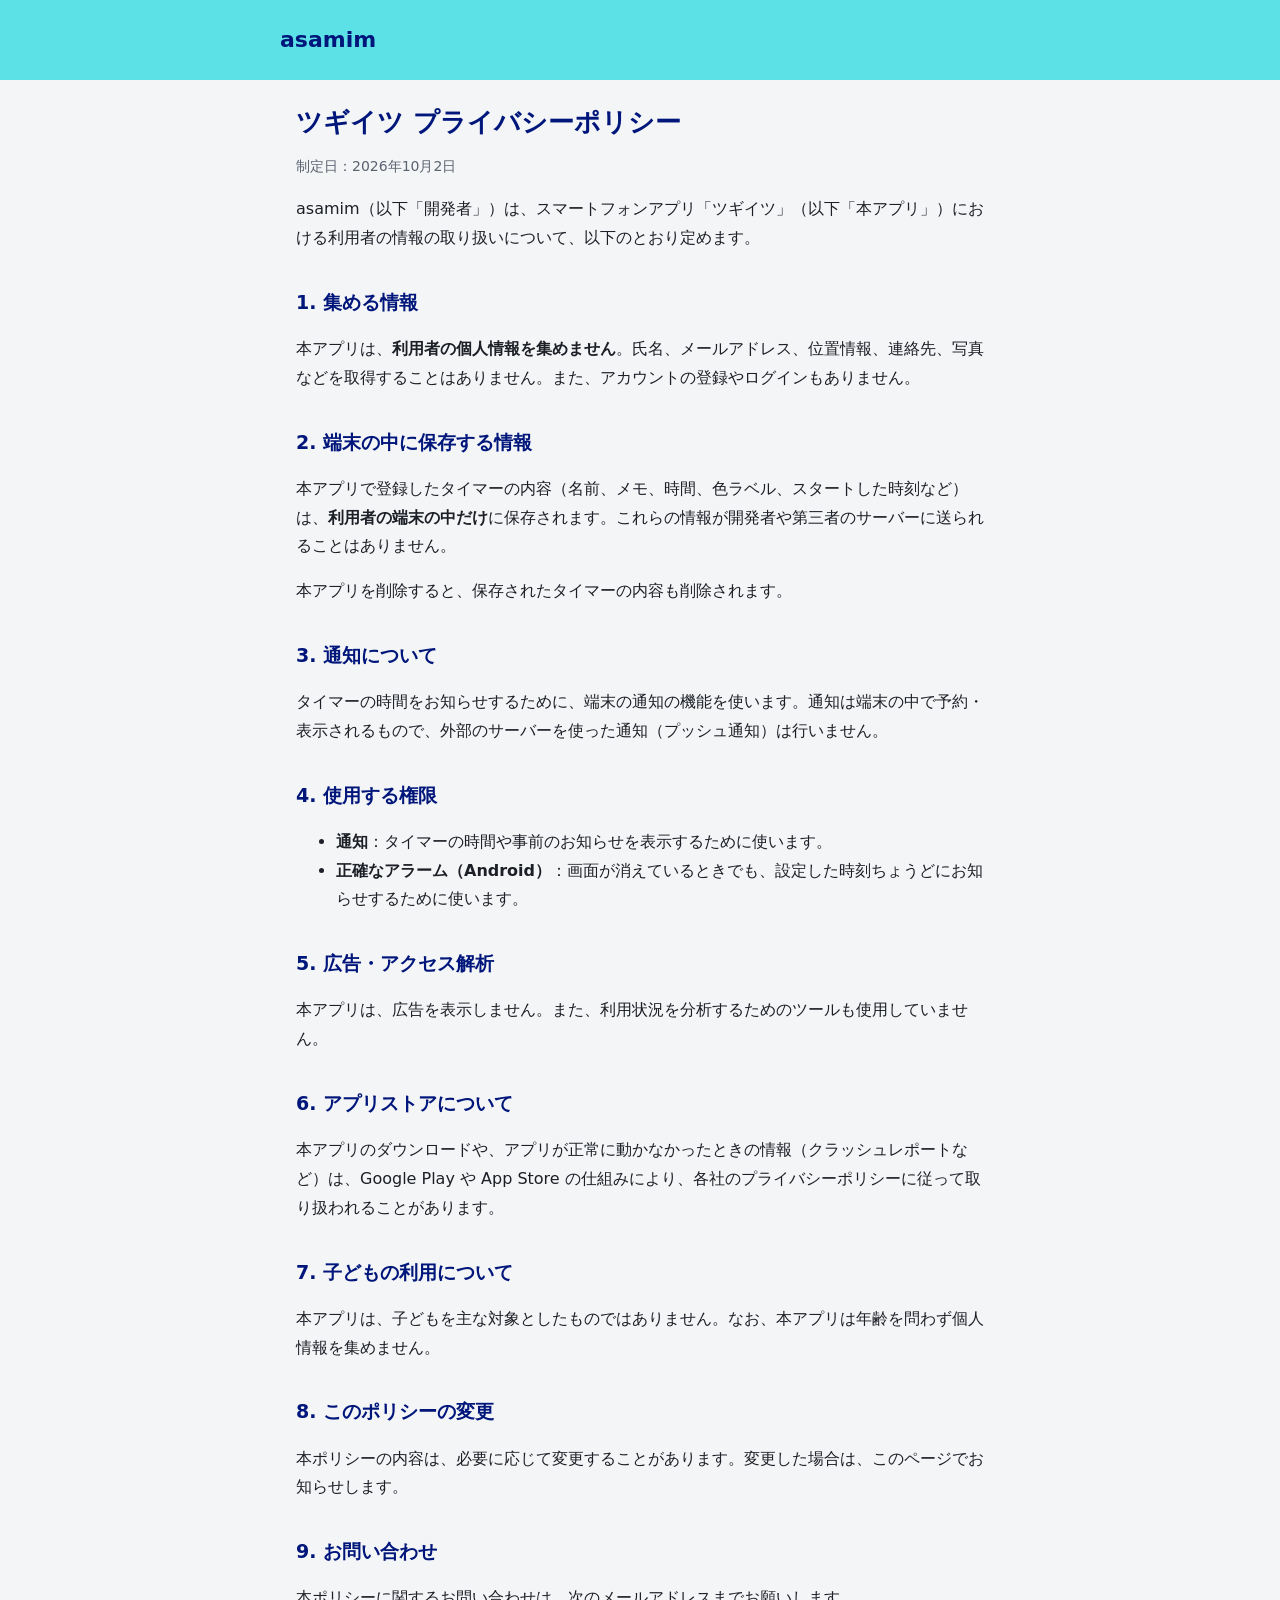
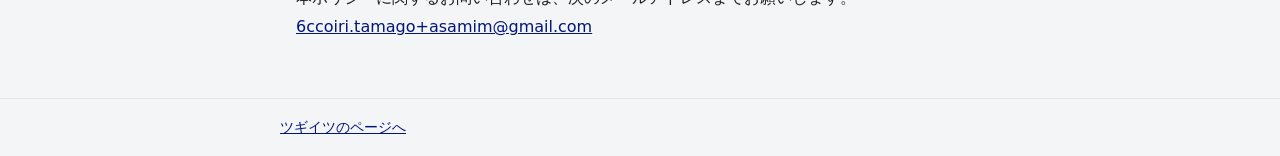
==== tsugiitsu/privacy.html @ ac57e6ee "Add asamim site with ツギイツ page, privacy policy, and support FAQ Co-Authored-By: Claude Opus 5.5 <nor" ====
<!doctype html>
<html lang="ja">
<head>
  <meta charset="utf-8">
  <meta name="viewport" content="width=device-width, initial-scale=1">
  <title>ツギイツ プライバシーポリシー</title>
  <link rel="stylesheet" href="../style.css">
</head>
<body>
  <header><div class="inner"><a href="../">asamim</a></div></header>
  <main>
    <h1>ツギイツ プライバシーポリシー</h1>
    <p class="updated">制定日：2026年10月2日</p>

    <p>asamim（以下「開発者」）は、スマートフォンアプリ「ツギイツ」（以下「本アプリ」）における利用者の情報の取り扱いについて、以下のとおり定めます。</p>

    <h2>1. 集める情報</h2>
    <p>本アプリは、<strong>利用者の個人情報を集めません</strong>。氏名、メールアドレス、位置情報、連絡先、写真などを取得することはありません。また、アカウントの登録やログインもありません。</p>

    <h2>2. 端末の中に保存する情報</h2>
    <p>本アプリで登録したタイマーの内容（名前、メモ、時間、色ラベル、スタートした時刻など）は、<strong>利用者の端末の中だけ</strong>に保存されます。これらの情報が開発者や第三者のサーバーに送られることはありません。</p>
    <p>本アプリを削除すると、保存されたタイマーの内容も削除されます。</p>

    <h2>3. 通知について</h2>
    <p>タイマーの時間をお知らせするために、端末の通知の機能を使います。通知は端末の中で予約・表示されるもので、外部のサーバーを使った通知（プッシュ通知）は行いません。</p>

    <h2>4. 使用する権限</h2>
    <ul>
      <li><strong>通知</strong>：タイマーの時間や事前のお知らせを表示するために使います。</li>
      <li><strong>正確なアラーム（Android）</strong>：画面が消えているときでも、設定した時刻ちょうどにお知らせするために使います。</li>
    </ul>

    <h2>5. 広告・アクセス解析</h2>
    <p>本アプリは、広告を表示しません。また、利用状況を分析するためのツールも使用していません。</p>

    <h2>6. アプリストアについて</h2>
    <p>本アプリのダウンロードや、アプリが正常に動かなかったときの情報（クラッシュレポートなど）は、Google Play や App Store の仕組みにより、各社のプライバシーポリシーに従って取り扱われることがあります。</p>

    <h2>7. 子どもの利用について</h2>
    <p>本アプリは、子どもを主な対象としたものではありません。なお、本アプリは年齢を問わず個人情報を集めません。</p>

    <h2>8. このポリシーの変更</h2>
    <p>本ポリシーの内容は、必要に応じて変更することがあります。変更した場合は、このページでお知らせします。</p>

    <h2>9. お問い合わせ</h2>
    <p>本ポリシーに関するお問い合わせは、次のメールアドレスまでお願いします。<br>
      <a href="mailto:6ccoiri.tamago+asamim@gmail.com">6ccoiri.tamago+asamim@gmail.com</a></p>
  </main>
  <footer><div class="inner"><a href="./">ツギイツのページへ</a></div></footer>
</body>
</html>
---- style.css ----
/* ツギイツのアイコンと同じ配色 */
:root {
  --brand: #00167a;
  --brand-light: #5ce1e6;
  --brand-pale: #c2f6ff;
  --text: #1c1f26;
  --sub: #5b6270;
  --bg: #f4f5f7;
  --card: #ffffff;
  --border: #e3e5e9;
}

* { box-sizing: border-box; }

body {
  margin: 0;
  background: var(--bg);
  color: var(--text);
  font-family: system-ui, -apple-system, "Hiragino Sans", "Yu Gothic UI", "Meiryo", sans-serif;
  line-height: 1.8;
}

header {
  background: var(--brand-light);
  padding: 20px 16px;
}

header .inner,
main,
footer .inner {
  max-width: 720px;
  margin: 0 auto;
}

header a {
  color: var(--brand);
  font-weight: 700;
  font-size: 22px;
  text-decoration: none;
}

main { padding: 24px 16px 40px; }

h1 { color: var(--brand); font-size: 26px; line-height: 1.4; margin: 0 0 8px; }
h2 { color: var(--brand); font-size: 19px; margin: 32px 0 8px; }
p, li { font-size: 16px; }
.lead { color: var(--sub); margin-top: 0; }
.updated { color: var(--sub); font-size: 14px; }

.card {
  background: var(--card);
  border: 1px solid var(--border);
  border-radius: 12px;
  padding: 16px 20px;
  margin: 16px 0;
}

.app {
  display: flex;
  gap: 16px;
  align-items: center;
  text-decoration: none;
  color: inherit;
}

.app img { width: 64px; height: 64px; border-radius: 14px; flex-shrink: 0; }
.app strong { color: var(--brand); font-size: 19px; }

.links { display: flex; flex-wrap: wrap; gap: 8px; padding: 0; list-style: none; }
.links a {
  display: inline-block;
  background: var(--brand);
  color: #fff;
  padding: 8px 16px;
  border-radius: 8px;
  text-decoration: none;
  font-weight: 600;
}

a { color: var(--brand); }

footer {
  border-top: 1px solid var(--border);
  padding: 16px;
  color: var(--sub);
  font-size: 14px;
}
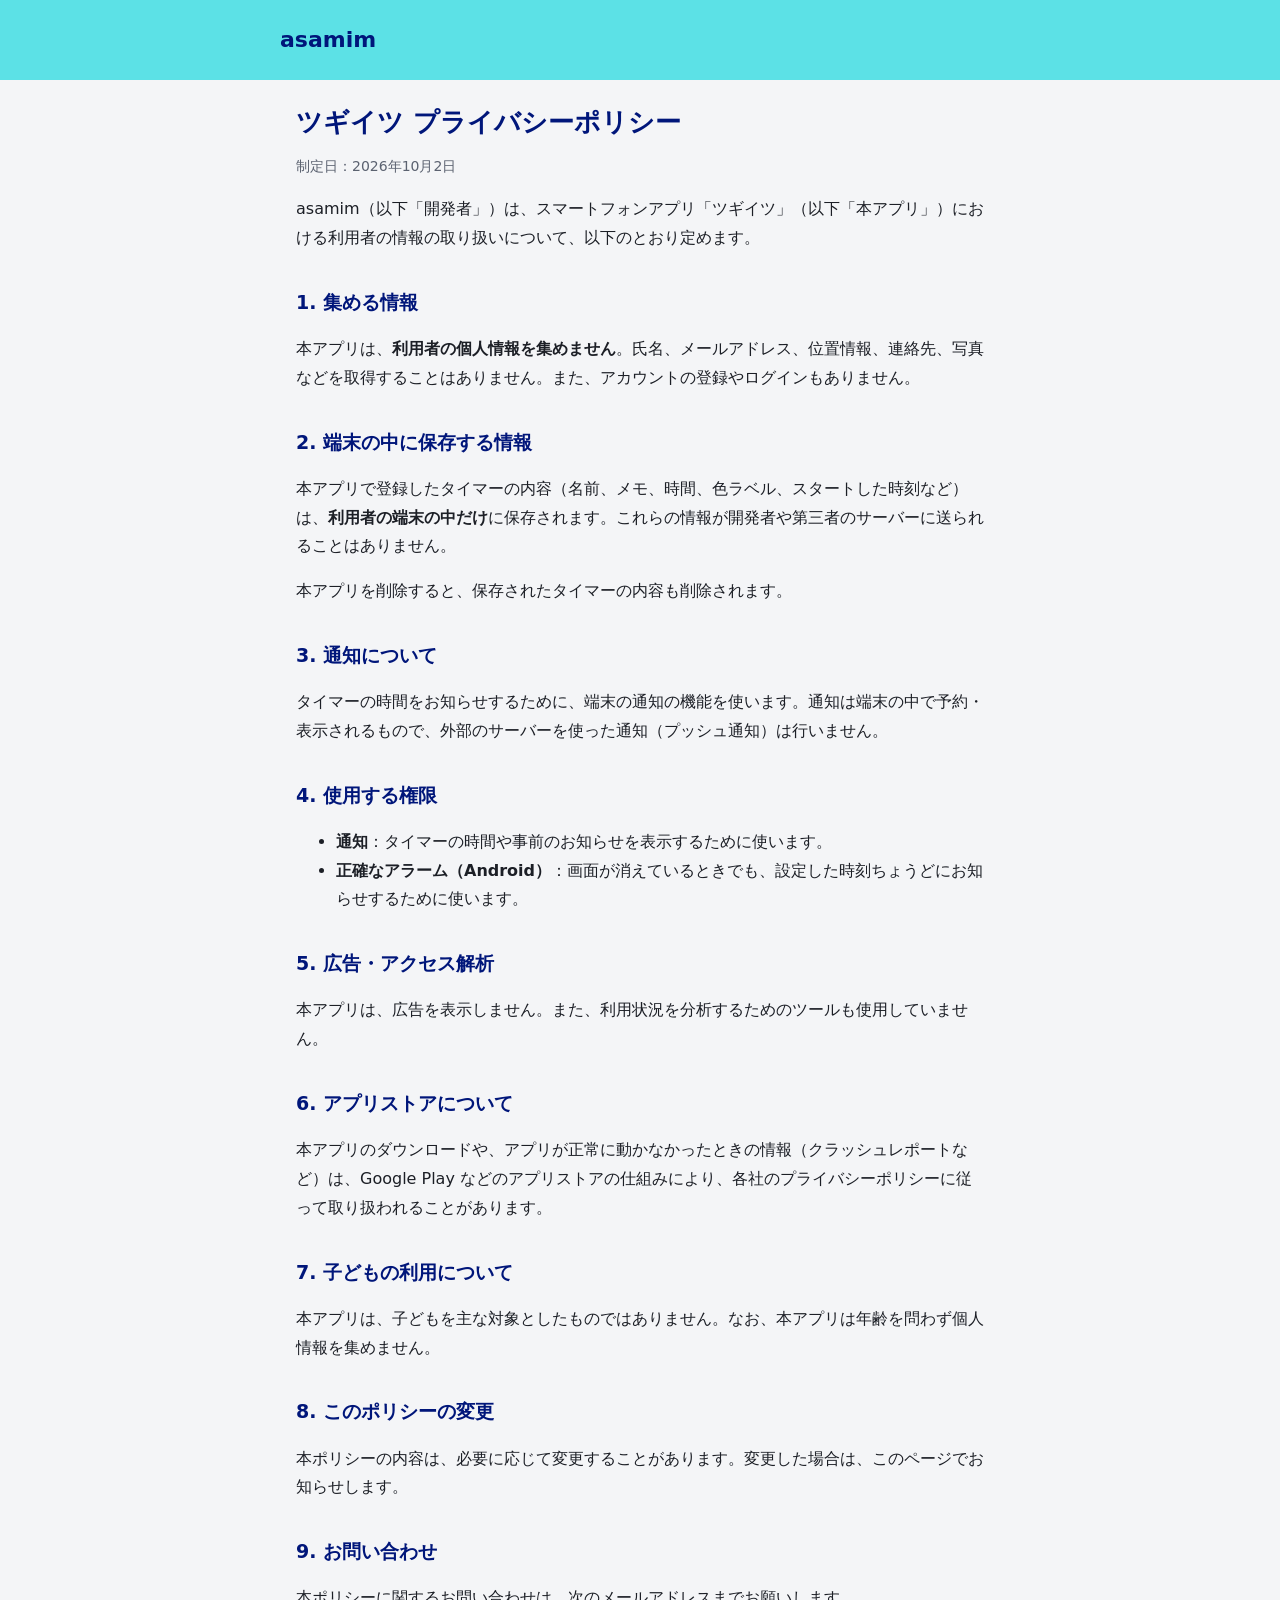
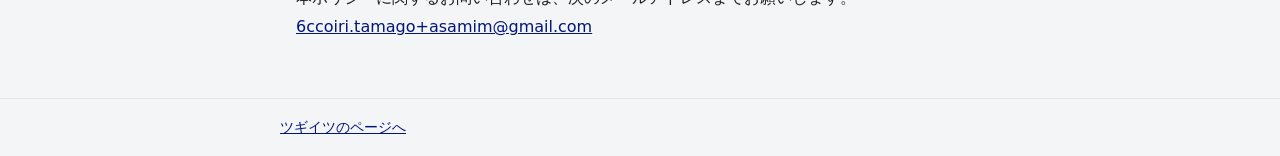
==== commit 093dc3c0: "Note Android-only availability; drop iPhone-specific FAQ for now Co-Authored-By: Claude Opus 5.5 <no" ====
--- a/tsugiitsu/privacy.html
+++ b/tsugiitsu/privacy.html
@@ -34,7 +34,7 @@
     <p>本アプリは、広告を表示しません。また、利用状況を分析するためのツールも使用していません。</p>
 
     <h2>6. アプリストアについて</h2>
-    <p>本アプリのダウンロードや、アプリが正常に動かなかったときの情報（クラッシュレポートなど）は、Google Play や App Store の仕組みにより、各社のプライバシーポリシーに従って取り扱われることがあります。</p>
+    <p>本アプリのダウンロードや、アプリが正常に動かなかったときの情報（クラッシュレポートなど）は、Google Play などのアプリストアの仕組みにより、各社のプライバシーポリシーに従って取り扱われることがあります。</p>
 
     <h2>7. 子どもの利用について</h2>
     <p>本アプリは、子どもを主な対象としたものではありません。なお、本アプリは年齢を問わず個人情報を集めません。</p>
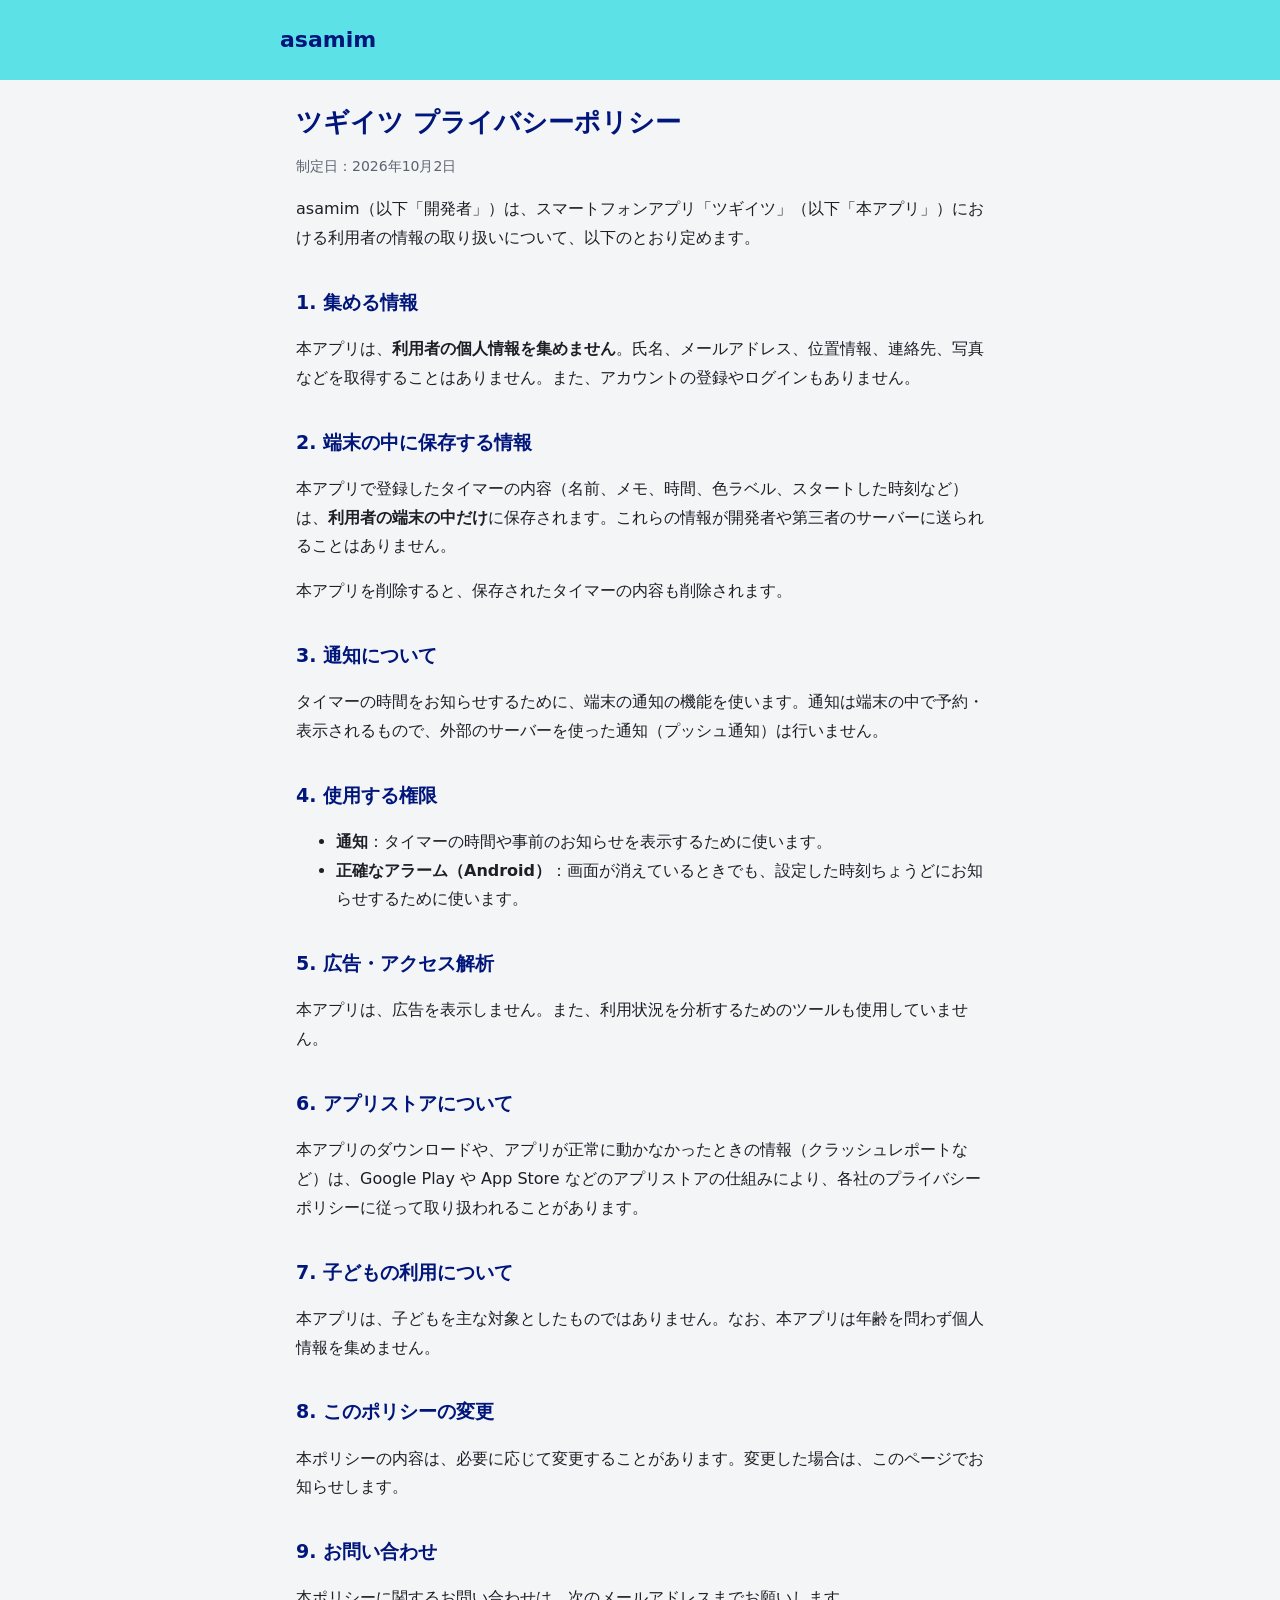
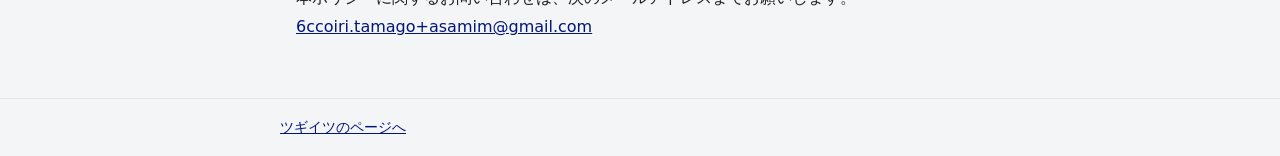
==== commit 8f816356: "Add iPhone/iPad notes for the App Store release Availability now lists the App Store; FAQ splits sou" ====
--- a/tsugiitsu/privacy.html
+++ b/tsugiitsu/privacy.html
@@ -34,7 +34,7 @@
     <p>本アプリは、広告を表示しません。また、利用状況を分析するためのツールも使用していません。</p>
 
     <h2>6. アプリストアについて</h2>
-    <p>本アプリのダウンロードや、アプリが正常に動かなかったときの情報（クラッシュレポートなど）は、Google Play などのアプリストアの仕組みにより、各社のプライバシーポリシーに従って取り扱われることがあります。</p>
+    <p>本アプリのダウンロードや、アプリが正常に動かなかったときの情報（クラッシュレポートなど）は、Google Play や App Store などのアプリストアの仕組みにより、各社のプライバシーポリシーに従って取り扱われることがあります。</p>
 
     <h2>7. 子どもの利用について</h2>
     <p>本アプリは、子どもを主な対象としたものではありません。なお、本アプリは年齢を問わず個人情報を集めません。</p>
